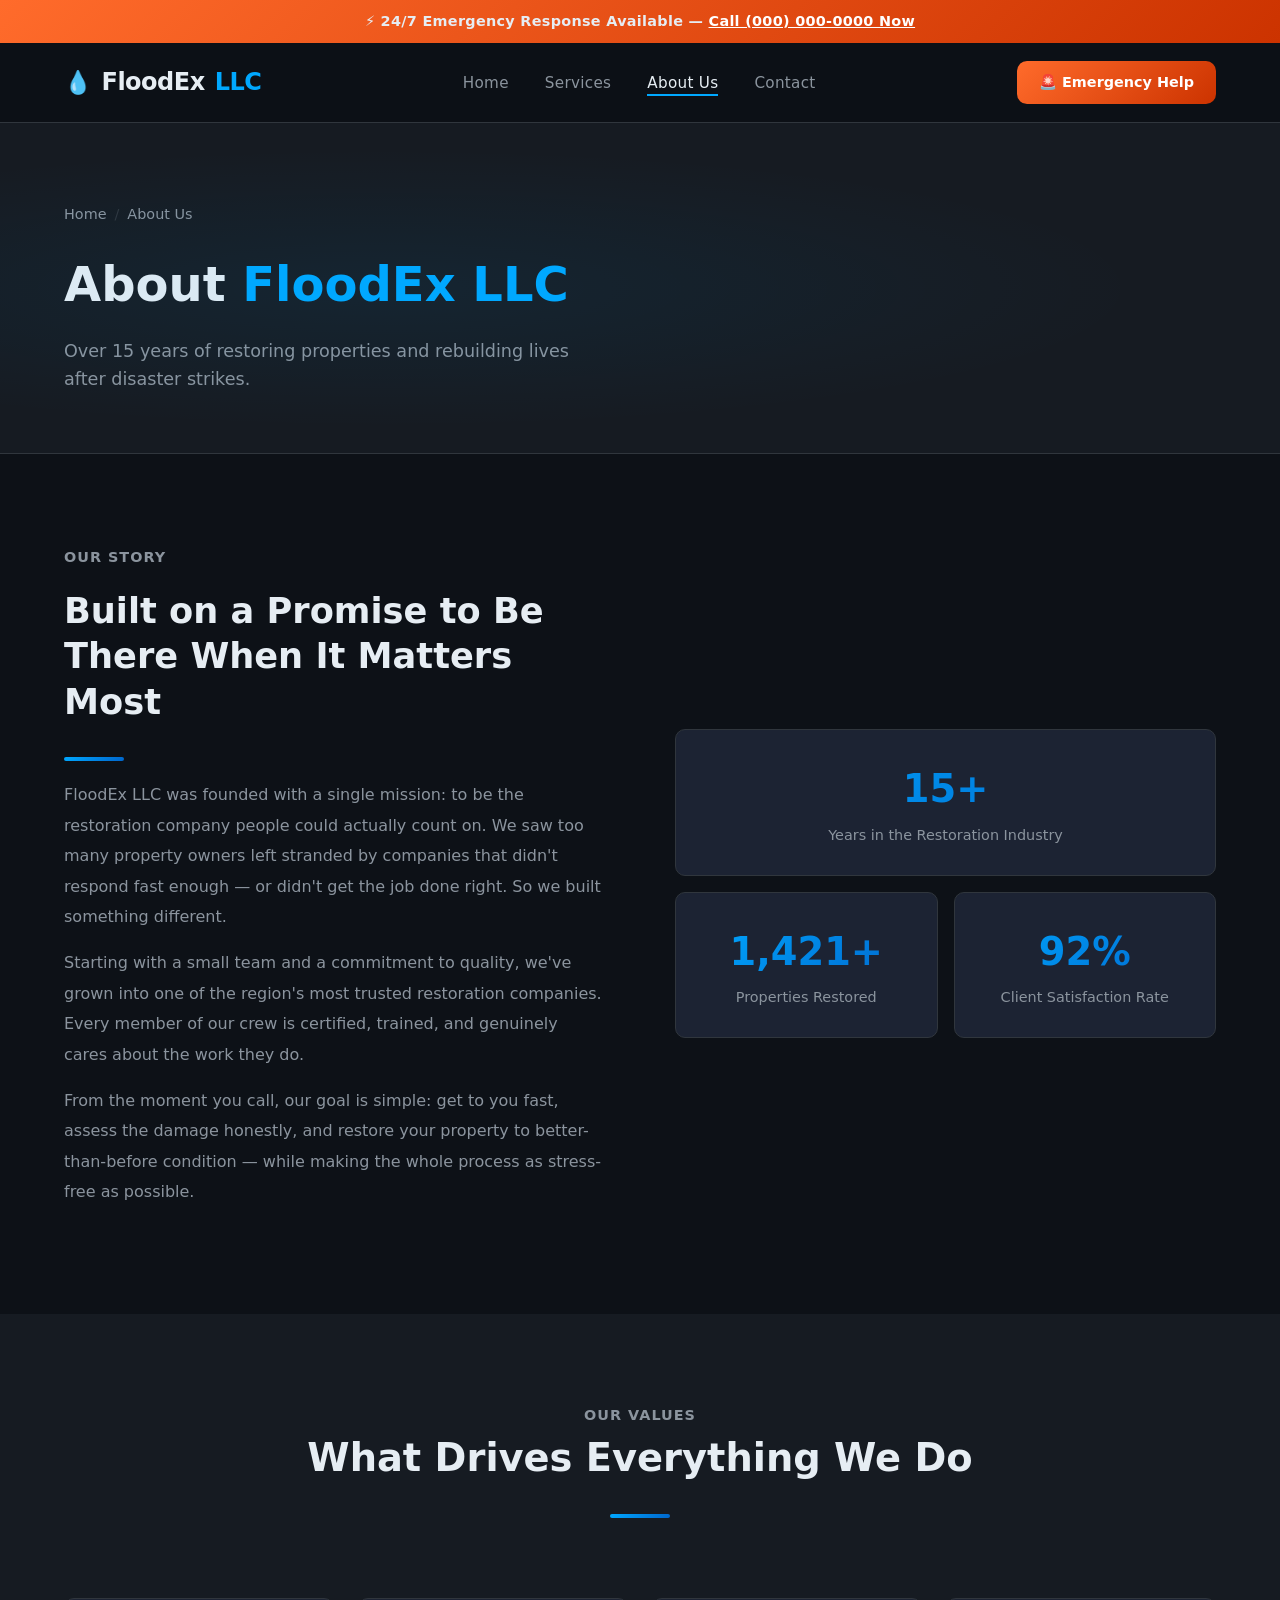
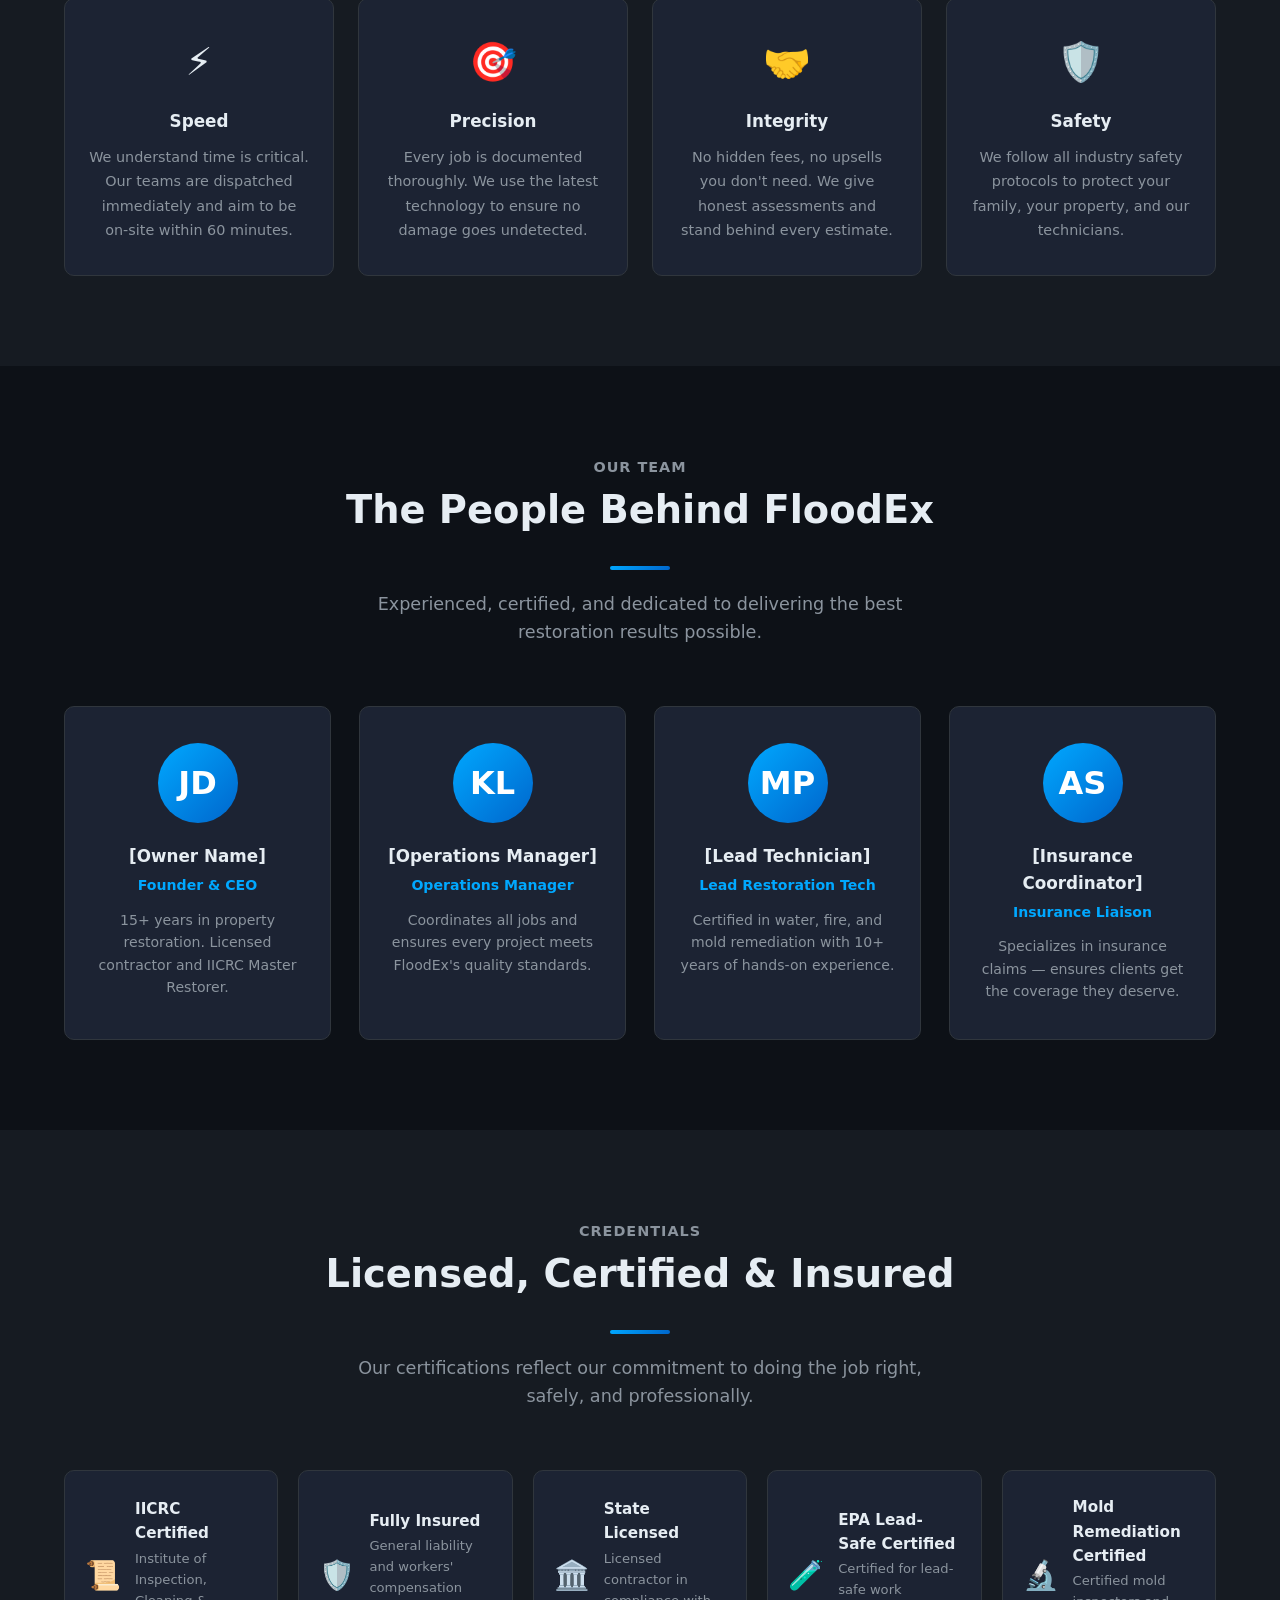
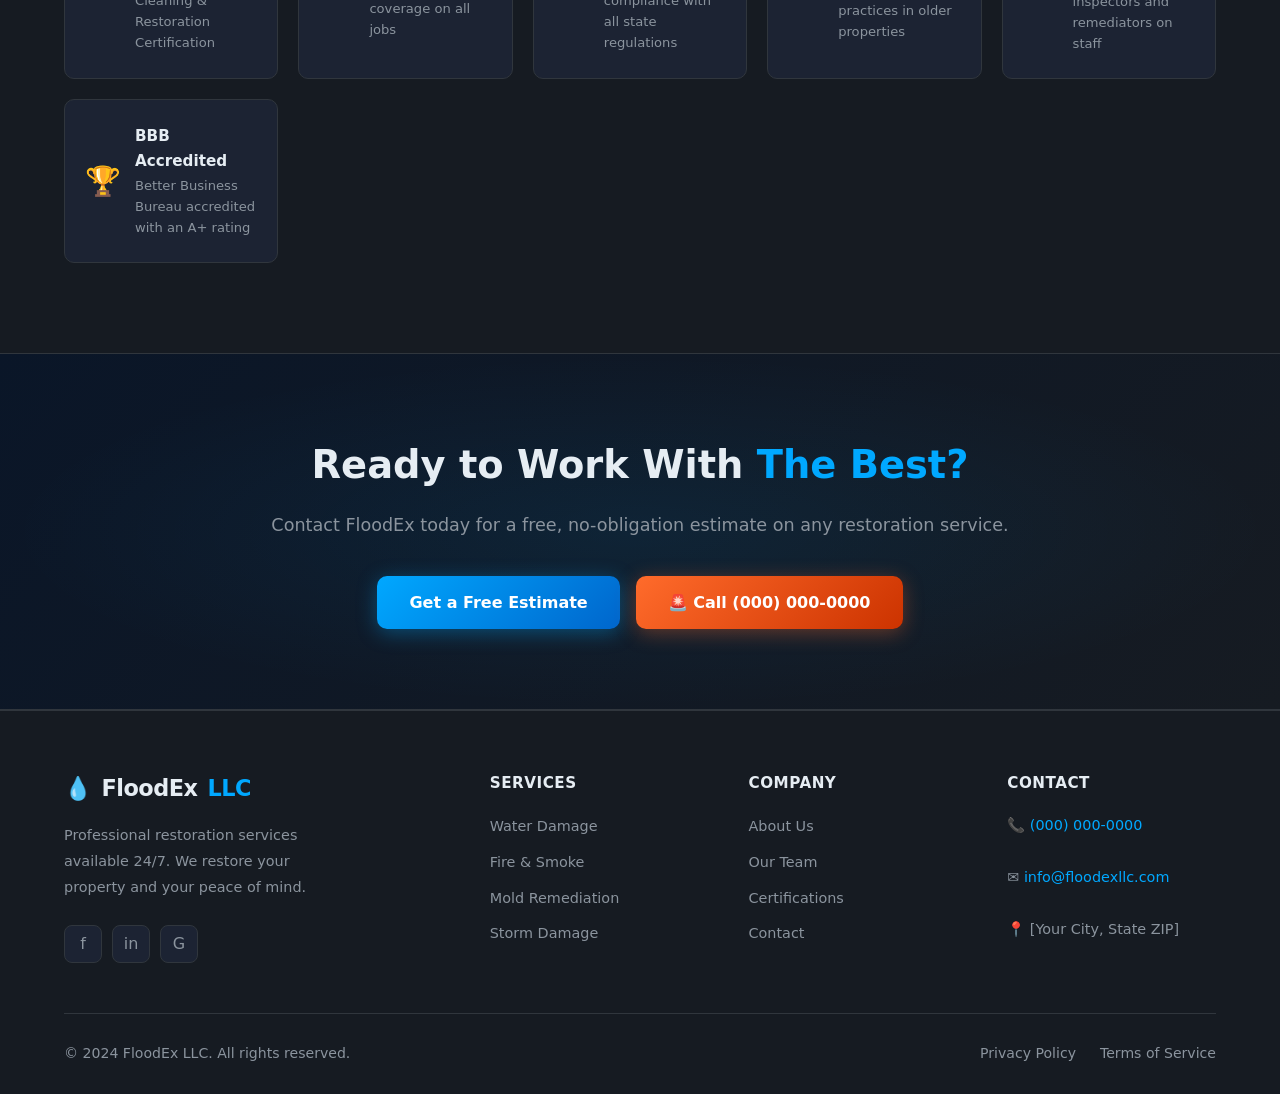
==== about.html @ 2c593926 "Add files via upload" ====
<!DOCTYPE html>
<html lang="en">
<head>
  <meta charset="UTF-8" />
  <meta name="viewport" content="width=device-width, initial-scale=1.0" />
  <meta name="description" content="Learn about FloodEx LLC — our story, mission, values, team, and certifications. Trusted restoration experts for 15+ years." />
  <title>About Us | FloodEx LLC</title>
  <link rel="stylesheet" href="css/styles.css" />
</head>
<body>

  <!-- Emergency Bar -->
  <div class="emergency-bar">
    ⚡ 24/7 Emergency Response Available &mdash;
    <a href="tel:+10000000000">Call (000) 000-0000 Now</a>
  </div>

  <!-- Navbar -->
  <nav class="navbar">
    <div class="nav-container">
      <a href="index.html" class="nav-logo">
        <span class="logo-drop">💧</span>
        FloodEx <span>LLC</span>
      </a>
      <ul class="nav-links">
        <li><a href="index.html">Home</a></li>
        <li><a href="services.html">Services</a></li>
        <li><a href="about.html" class="active">About Us</a></li>
        <li><a href="contact.html">Contact</a></li>
      </ul>
      <a href="tel:+10000000000" class="nav-cta">🚨 Emergency Help</a>
      <button class="hamburger" id="hamburger" aria-label="Toggle menu">
        <span></span><span></span><span></span>
      </button>
    </div>
  </nav>

  <!-- Page Hero -->
  <section class="page-hero">
    <div class="container">
      <div class="breadcrumb">
        <a href="index.html">Home</a>
        <span class="sep">/</span>
        <span>About Us</span>
      </div>
      <h1>About <span class="accent">FloodEx LLC</span></h1>
      <p>Over 15 years of restoring properties and rebuilding lives after disaster strikes.</p>
    </div>
  </section>

  <!-- Our Story -->
  <section class="section">
    <div class="container">
      <div class="about-intro-grid">
        <div class="about-intro-text reveal">
          <p class="accent" style="font-weight:600; text-transform:uppercase; letter-spacing:1px; font-size:.9rem;">Our Story</p>
          <h2>Built on a Promise to Be There When It Matters Most</h2>
          <div class="divider"></div>
          <p>
            FloodEx LLC was founded with a single mission: to be the restoration company
            people could actually count on. We saw too many property owners left stranded
            by companies that didn't respond fast enough — or didn't get the job done right.
            So we built something different.
          </p>
          <p>
            Starting with a small team and a commitment to quality, we've grown into one of
            the region's most trusted restoration companies. Every member of our crew is
            certified, trained, and genuinely cares about the work they do.
          </p>
          <p>
            From the moment you call, our goal is simple: get to you fast, assess the
            damage honestly, and restore your property to better-than-before condition —
            while making the whole process as stress-free as possible.
          </p>
        </div>
        <div class="about-visual reveal">
          <div class="about-stat-card">
            <h3><span data-count="15" data-suffix="+">0</span></h3>
            <p>Years in the Restoration Industry</p>
          </div>
          <div class="about-stat-card">
            <h3><span data-count="1500" data-suffix="+">0</span></h3>
            <p>Properties Restored</p>
          </div>
          <div class="about-stat-card">
            <h3><span data-count="98" data-suffix="%">0</span></h3>
            <p>Client Satisfaction Rate</p>
          </div>
        </div>
      </div>
    </div>
  </section>

  <!-- Mission & Values -->
  <section class="section section-alt">
    <div class="container">
      <div class="section-header reveal">
        <p class="accent" style="font-weight:600; text-transform:uppercase; letter-spacing:1px; font-size:.9rem;">Our Values</p>
        <h2>What Drives Everything We Do</h2>
        <div class="divider"></div>
      </div>
      <div class="values-grid">
        <div class="value-card reveal">
          <div class="value-icon">⚡</div>
          <h3>Speed</h3>
          <p>We understand time is critical. Our teams are dispatched immediately and aim to be on-site within 60 minutes.</p>
        </div>
        <div class="value-card reveal">
          <div class="value-icon">🎯</div>
          <h3>Precision</h3>
          <p>Every job is documented thoroughly. We use the latest technology to ensure no damage goes undetected.</p>
        </div>
        <div class="value-card reveal">
          <div class="value-icon">🤝</div>
          <h3>Integrity</h3>
          <p>No hidden fees, no upsells you don't need. We give honest assessments and stand behind every estimate.</p>
        </div>
        <div class="value-card reveal">
          <div class="value-icon">🛡️</div>
          <h3>Safety</h3>
          <p>We follow all industry safety protocols to protect your family, your property, and our technicians.</p>
        </div>
      </div>
    </div>
  </section>

  <!-- Team -->
  <section class="section" id="team">
    <div class="container">
      <div class="section-header reveal">
        <p class="accent" style="font-weight:600; text-transform:uppercase; letter-spacing:1px; font-size:.9rem;">Our Team</p>
        <h2>The People Behind FloodEx</h2>
        <div class="divider"></div>
        <p>Experienced, certified, and dedicated to delivering the best restoration results possible.</p>
      </div>
      <div class="team-grid">
        <div class="team-card reveal">
          <div class="team-avatar">JD</div>
          <h3>[Owner Name]</h3>
          <div class="role">Founder &amp; CEO</div>
          <p>15+ years in property restoration. Licensed contractor and IICRC Master Restorer.</p>
        </div>
        <div class="team-card reveal">
          <div class="team-avatar">KL</div>
          <h3>[Operations Manager]</h3>
          <div class="role">Operations Manager</div>
          <p>Coordinates all jobs and ensures every project meets FloodEx's quality standards.</p>
        </div>
        <div class="team-card reveal">
          <div class="team-avatar">MP</div>
          <h3>[Lead Technician]</h3>
          <div class="role">Lead Restoration Tech</div>
          <p>Certified in water, fire, and mold remediation with 10+ years of hands-on experience.</p>
        </div>
        <div class="team-card reveal">
          <div class="team-avatar">AS</div>
          <h3>[Insurance Coordinator]</h3>
          <div class="role">Insurance Liaison</div>
          <p>Specializes in insurance claims — ensures clients get the coverage they deserve.</p>
        </div>
      </div>
    </div>
  </section>

  <!-- Certifications -->
  <section class="section section-alt" id="certifications">
    <div class="container">
      <div class="section-header reveal">
        <p class="accent" style="font-weight:600; text-transform:uppercase; letter-spacing:1px; font-size:.9rem;">Credentials</p>
        <h2>Licensed, Certified &amp; Insured</h2>
        <div class="divider"></div>
        <p>Our certifications reflect our commitment to doing the job right, safely, and professionally.</p>
      </div>
      <div class="cert-grid">
        <div class="cert-badge reveal">
          <div class="cert-icon">📜</div>
          <div>
            <h4>IICRC Certified</h4>
            <p>Institute of Inspection, Cleaning &amp; Restoration Certification</p>
          </div>
        </div>
        <div class="cert-badge reveal">
          <div class="cert-icon">🛡️</div>
          <div>
            <h4>Fully Insured</h4>
            <p>General liability and workers' compensation coverage on all jobs</p>
          </div>
        </div>
        <div class="cert-badge reveal">
          <div class="cert-icon">🏛️</div>
          <div>
            <h4>State Licensed</h4>
            <p>Licensed contractor in compliance with all state regulations</p>
          </div>
        </div>
        <div class="cert-badge reveal">
          <div class="cert-icon">🧪</div>
          <div>
            <h4>EPA Lead-Safe Certified</h4>
            <p>Certified for lead-safe work practices in older properties</p>
          </div>
        </div>
        <div class="cert-badge reveal">
          <div class="cert-icon">🔬</div>
          <div>
            <h4>Mold Remediation Certified</h4>
            <p>Certified mold inspectors and remediators on staff</p>
          </div>
        </div>
        <div class="cert-badge reveal">
          <div class="cert-icon">🏆</div>
          <div>
            <h4>BBB Accredited</h4>
            <p>Better Business Bureau accredited with an A+ rating</p>
          </div>
        </div>
      </div>
    </div>
  </section>

  <!-- CTA Banner -->
  <section class="cta-banner">
    <h2>Ready to Work With <span class="accent">The Best?</span></h2>
    <p>Contact FloodEx today for a free, no-obligation estimate on any restoration service.</p>
    <div class="cta-actions">
      <a href="contact.html" class="btn btn-primary">Get a Free Estimate</a>
      <a href="tel:+10000000000" class="btn btn-orange">🚨 Call (000) 000-0000</a>
    </div>
  </section>

  <!-- Footer -->
  <footer class="footer">
    <div class="container">
      <div class="footer-grid">
        <div class="footer-brand">
          <a href="index.html" class="nav-logo">
            <span class="logo-drop">💧</span>
            FloodEx <span>LLC</span>
          </a>
          <p>Professional restoration services available 24/7. We restore your property and your peace of mind.</p>
          <div class="footer-socials">
            <a href="#" class="social-btn" aria-label="Facebook">f</a>
            <a href="#" class="social-btn" aria-label="Instagram">in</a>
            <a href="#" class="social-btn" aria-label="Google">G</a>
          </div>
        </div>
        <div class="footer-col">
          <h4>Services</h4>
          <ul>
            <li><a href="services.html#water">Water Damage</a></li>
            <li><a href="services.html#fire">Fire &amp; Smoke</a></li>
            <li><a href="services.html#mold">Mold Remediation</a></li>
            <li><a href="services.html#storm">Storm Damage</a></li>
          </ul>
        </div>
        <div class="footer-col">
          <h4>Company</h4>
          <ul>
            <li><a href="about.html">About Us</a></li>
            <li><a href="#team">Our Team</a></li>
            <li><a href="#certifications">Certifications</a></li>
            <li><a href="contact.html">Contact</a></li>
          </ul>
        </div>
        <div class="footer-col">
          <h4>Contact</h4>
          <p>
            📞 <a href="tel:+10000000000">(000) 000-0000</a><br /><br />
            ✉️ <a href="mailto:info@floodexllc.com">info@floodexllc.com</a><br /><br />
            📍 [Your City, State ZIP]
          </p>
        </div>
      </div>
      <div class="footer-bottom">
        <p>&copy; 2024 FloodEx LLC. All rights reserved.</p>
        <div class="footer-bottom-links">
          <a href="#">Privacy Policy</a>
          <a href="#">Terms of Service</a>
        </div>
      </div>
    </div>
  </footer>

  <script src="js/main.js"></script>
</body>
</html>
---- css/styles.css ----
/* =============================================
   FloodEx LLC - Main Stylesheet
   Dark & Bold Theme
   ============================================= */

:root {
  --bg-primary:    #0d1117;
  --bg-secondary:  #161b22;
  --bg-card:       #1c2333;
  --accent-blue:   #00a8ff;
  --accent-orange: #ff6b2b;
  --text-primary:  #e6edf3;
  --text-muted:    #8b949e;
  --border:        #30363d;
  --success:       #3fb950;
  --gradient:      linear-gradient(135deg, #00a8ff 0%, #0066cc 100%);
  --gradient-hot:  linear-gradient(135deg, #ff6b2b 0%, #cc3300 100%);
  --shadow:        0 8px 32px rgba(0, 0, 0, 0.5);
  --radius:        10px;
  --transition:    0.3s ease;
}

/* ── Reset & Base ── */
*, *::before, *::after { box-sizing: border-box; margin: 0; padding: 0; }

html { scroll-behavior: smooth; font-size: 16px; }

body {
  background-color: var(--bg-primary);
  color: var(--text-primary);
  font-family: 'Segoe UI', system-ui, -apple-system, sans-serif;
  line-height: 1.6;
}

a { color: var(--accent-blue); text-decoration: none; transition: color var(--transition); }
a:hover { color: #33bcff; }

img { max-width: 100%; height: auto; display: block; }

ul { list-style: none; }

.container { max-width: 1200px; margin: 0 auto; padding: 0 24px; }

.section { padding: 90px 0; }
.section-alt { background-color: var(--bg-secondary); }

.section-header { text-align: center; margin-bottom: 60px; }
.section-header h2 { font-size: 2.4rem; font-weight: 700; margin-bottom: 14px; }
.section-header p { color: var(--text-muted); font-size: 1.1rem; max-width: 600px; margin: 0 auto; }

.accent { color: var(--accent-blue); }
.accent-orange { color: var(--accent-orange); }

.divider {
  display: inline-block;
  width: 60px; height: 4px;
  background: var(--gradient);
  border-radius: 2px;
  margin: 12px 0;
}

/* ── Buttons ── */
.btn {
  display: inline-block;
  padding: 14px 32px;
  border-radius: var(--radius);
  font-size: 1rem;
  font-weight: 600;
  cursor: pointer;
  transition: all var(--transition);
  border: none;
  text-align: center;
}

.btn-primary {
  background: var(--gradient);
  color: #fff;
  box-shadow: 0 4px 20px rgba(0, 168, 255, 0.35);
}
.btn-primary:hover {
  transform: translateY(-2px);
  box-shadow: 0 8px 28px rgba(0, 168, 255, 0.5);
  color: #fff;
}

.btn-orange {
  background: var(--gradient-hot);
  color: #fff;
  box-shadow: 0 4px 20px rgba(255, 107, 43, 0.35);
}
.btn-orange:hover {
  transform: translateY(-2px);
  box-shadow: 0 8px 28px rgba(255, 107, 43, 0.5);
  color: #fff;
}

.btn-outline {
  background: transparent;
  color: var(--text-primary);
  border: 2px solid var(--border);
}
.btn-outline:hover {
  border-color: var(--accent-blue);
  color: var(--accent-blue);
}

/* ── Navbar ── */
.navbar {
  position: sticky;
  top: 0;
  z-index: 1000;
  background: rgba(13, 17, 23, 0.95);
  backdrop-filter: blur(12px);
  border-bottom: 1px solid var(--border);
}

.nav-container {
  display: flex;
  align-items: center;
  justify-content: space-between;
  padding: 18px 24px;
  max-width: 1200px;
  margin: 0 auto;
}

.nav-logo {
  display: flex;
  align-items: center;
  gap: 10px;
  font-size: 1.5rem;
  font-weight: 800;
  color: var(--text-primary);
  letter-spacing: -0.5px;
}
.nav-logo:hover { color: var(--text-primary); }
.nav-logo span { color: var(--accent-blue); }
.logo-drop { font-size: 1.4rem; }

.nav-links {
  display: flex;
  gap: 36px;
}
.nav-links a {
  color: var(--text-muted);
  font-weight: 500;
  font-size: 0.95rem;
  letter-spacing: 0.3px;
  transition: color var(--transition);
  position: relative;
}
.nav-links a::after {
  content: '';
  position: absolute;
  bottom: -4px; left: 0;
  width: 0; height: 2px;
  background: var(--accent-blue);
  transition: width var(--transition);
}
.nav-links a:hover, .nav-links a.active { color: var(--text-primary); }
.nav-links a:hover::after, .nav-links a.active::after { width: 100%; }

.nav-cta {
  background: var(--gradient-hot);
  color: #fff;
  padding: 10px 22px;
  border-radius: var(--radius);
  font-weight: 600;
  font-size: 0.9rem;
  transition: all var(--transition);
}
.nav-cta:hover {
  transform: translateY(-1px);
  box-shadow: 0 6px 20px rgba(255, 107, 43, 0.4);
  color: #fff;
}

.hamburger {
  display: none;
  flex-direction: column;
  gap: 5px;
  background: none;
  border: none;
  cursor: pointer;
  padding: 4px;
}
.hamburger span {
  display: block;
  width: 26px; height: 2px;
  background: var(--text-primary);
  border-radius: 2px;
  transition: all var(--transition);
}
.hamburger.open span:nth-child(1) { transform: translateY(7px) rotate(45deg); }
.hamburger.open span:nth-child(2) { opacity: 0; }
.hamburger.open span:nth-child(3) { transform: translateY(-7px) rotate(-45deg); }

/* ── Emergency Bar ── */
.emergency-bar {
  background: var(--gradient-hot);
  text-align: center;
  padding: 10px 24px;
  font-size: 0.9rem;
  font-weight: 600;
  letter-spacing: 0.3px;
}
.emergency-bar a { color: #fff; text-decoration: underline; }
.emergency-bar a:hover { color: #ffe8de; }

/* ── Hero ── */
.hero {
  position: relative;
  min-height: 92vh;
  display: flex;
  align-items: center;
  overflow: hidden;
  background: var(--bg-primary);
}

.hero-bg {
  position: absolute;
  inset: 0;
  background:
    radial-gradient(ellipse at 20% 50%, rgba(0, 168, 255, 0.12) 0%, transparent 60%),
    radial-gradient(ellipse at 80% 20%, rgba(255, 107, 43, 0.08) 0%, transparent 50%),
    radial-gradient(ellipse at 60% 80%, rgba(0, 102, 204, 0.10) 0%, transparent 50%);
  pointer-events: none;
}

.hero-grid {
  position: absolute;
  inset: 0;
  background-image:
    linear-gradient(var(--border) 1px, transparent 1px),
    linear-gradient(90deg, var(--border) 1px, transparent 1px);
  background-size: 50px 50px;
  opacity: 0.3;
  pointer-events: none;
}

.hero-content {
  position: relative;
  z-index: 2;
  max-width: 780px;
}

.hero-badge {
  display: inline-flex;
  align-items: center;
  gap: 8px;
  background: rgba(0, 168, 255, 0.1);
  border: 1px solid rgba(0, 168, 255, 0.3);
  color: var(--accent-blue);
  padding: 6px 16px;
  border-radius: 50px;
  font-size: 0.85rem;
  font-weight: 600;
  letter-spacing: 0.5px;
  margin-bottom: 28px;
  text-transform: uppercase;
}

.hero h1 {
  font-size: clamp(2.4rem, 5vw, 4rem);
  font-weight: 800;
  line-height: 1.15;
  margin-bottom: 24px;
  letter-spacing: -1px;
}

.hero p {
  font-size: 1.2rem;
  color: var(--text-muted);
  max-width: 600px;
  margin-bottom: 40px;
  line-height: 1.8;
}

.hero-actions { display: flex; gap: 16px; flex-wrap: wrap; }

.hero-trust {
  margin-top: 64px;
  display: flex;
  gap: 40px;
  flex-wrap: wrap;
}
.trust-item { display: flex; flex-direction: column; }
.trust-item strong { font-size: 1.8rem; font-weight: 800; color: var(--accent-blue); }
.trust-item span { font-size: 0.85rem; color: var(--text-muted); }

/* ── Stats ── */
.stats-section {
  background: var(--bg-card);
  border-top: 1px solid var(--border);
  border-bottom: 1px solid var(--border);
  padding: 50px 0;
}
.stats-grid {
  display: grid;
  grid-template-columns: repeat(auto-fit, minmax(180px, 1fr));
  gap: 40px;
  text-align: center;
}
.stat-item h3 {
  font-size: 2.6rem;
  font-weight: 800;
  background: var(--gradient);
  -webkit-background-clip: text;
  -webkit-text-fill-color: transparent;
  background-clip: text;
}
.stat-item p { color: var(--text-muted); font-size: 0.95rem; margin-top: 4px; }

/* ── Service Cards ── */
.services-grid {
  display: grid;
  grid-template-columns: repeat(auto-fit, minmax(260px, 1fr));
  gap: 28px;
}

.service-card {
  background: var(--bg-card);
  border: 1px solid var(--border);
  border-radius: var(--radius);
  padding: 36px 28px;
  transition: all var(--transition);
  position: relative;
  overflow: hidden;
}
.service-card::before {
  content: '';
  position: absolute;
  top: 0; left: 0; right: 0;
  height: 3px;
  background: var(--gradient);
  opacity: 0;
  transition: opacity var(--transition);
}
.service-card:hover {
  transform: translateY(-6px);
  border-color: rgba(0, 168, 255, 0.3);
  box-shadow: 0 20px 40px rgba(0, 0, 0, 0.4);
}
.service-card:hover::before { opacity: 1; }

.service-icon {
  width: 60px; height: 60px;
  background: rgba(0, 168, 255, 0.1);
  border-radius: 14px;
  display: flex;
  align-items: center;
  justify-content: center;
  font-size: 1.8rem;
  margin-bottom: 22px;
  transition: all var(--transition);
}
.service-card:hover .service-icon {
  background: rgba(0, 168, 255, 0.2);
  transform: scale(1.1);
}

.service-card h3 { font-size: 1.2rem; font-weight: 700; margin-bottom: 12px; }
.service-card p { color: var(--text-muted); font-size: 0.95rem; line-height: 1.7; }

.service-card .card-link {
  display: inline-flex;
  align-items: center;
  gap: 6px;
  color: var(--accent-blue);
  font-weight: 600;
  font-size: 0.9rem;
  margin-top: 20px;
  transition: gap var(--transition);
}
.service-card:hover .card-link { gap: 10px; }

/* ── Why Choose Us ── */
.why-grid {
  display: grid;
  grid-template-columns: 1fr 1fr;
  gap: 60px;
  align-items: center;
}
.why-text h2 { font-size: 2.2rem; font-weight: 700; line-height: 1.3; margin-bottom: 20px; }
.why-text p { color: var(--text-muted); margin-bottom: 36px; line-height: 1.8; }

.why-list { display: flex; flex-direction: column; gap: 18px; }
.why-item {
  display: flex;
  gap: 16px;
  align-items: flex-start;
}
.why-check {
  width: 36px; height: 36px;
  background: rgba(63, 185, 80, 0.15);
  border-radius: 8px;
  display: flex;
  align-items: center;
  justify-content: center;
  flex-shrink: 0;
  font-size: 1rem;
  color: var(--success);
}
.why-item h4 { font-size: 1rem; font-weight: 600; margin-bottom: 4px; }
.why-item p { color: var(--text-muted); font-size: 0.9rem; }

.why-visual {
  display: grid;
  grid-template-columns: 1fr 1fr;
  gap: 16px;
}
.why-card {
  background: var(--bg-card);
  border: 1px solid var(--border);
  border-radius: var(--radius);
  padding: 28px 20px;
  text-align: center;
}
.why-card-icon { font-size: 2rem; margin-bottom: 12px; }
.why-card h4 { font-size: 1rem; font-weight: 700; margin-bottom: 6px; }
.why-card p { color: var(--text-muted); font-size: 0.85rem; }

/* ── Testimonials ── */
.testimonials-grid {
  display: grid;
  grid-template-columns: repeat(auto-fit, minmax(300px, 1fr));
  gap: 28px;
}
.testimonial-card {
  background: var(--bg-card);
  border: 1px solid var(--border);
  border-radius: var(--radius);
  padding: 32px;
}
.stars { color: #f0b429; font-size: 1rem; margin-bottom: 16px; letter-spacing: 2px; }
.testimonial-card p {
  color: var(--text-muted);
  font-size: 0.95rem;
  line-height: 1.8;
  margin-bottom: 24px;
  font-style: italic;
}
.testimonial-author { display: flex; align-items: center; gap: 14px; }
.author-avatar {
  width: 44px; height: 44px;
  border-radius: 50%;
  background: var(--gradient);
  display: flex;
  align-items: center;
  justify-content: center;
  font-weight: 700;
  font-size: 1rem;
  color: #fff;
  flex-shrink: 0;
}
.author-name { font-weight: 600; font-size: 0.95rem; }
.author-location { color: var(--text-muted); font-size: 0.82rem; }

/* ── CTA Banner ── */
.cta-banner {
  background: linear-gradient(135deg, #0a1628 0%, #161b22 100%);
  border-top: 1px solid var(--border);
  border-bottom: 1px solid var(--border);
  text-align: center;
  padding: 80px 24px;
  position: relative;
  overflow: hidden;
}
.cta-banner::before {
  content: '';
  position: absolute;
  inset: 0;
  background: radial-gradient(ellipse at center, rgba(0, 168, 255, 0.08), transparent 70%);
  pointer-events: none;
}
.cta-banner h2 { font-size: 2.4rem; font-weight: 800; margin-bottom: 16px; position: relative; }
.cta-banner p { color: var(--text-muted); font-size: 1.1rem; margin-bottom: 36px; position: relative; }
.cta-actions { display: flex; gap: 16px; justify-content: center; flex-wrap: wrap; position: relative; }

/* ── Page Hero ── */
.page-hero {
  background: var(--bg-secondary);
  border-bottom: 1px solid var(--border);
  padding: 80px 0 60px;
  position: relative;
  overflow: hidden;
}
.page-hero::before {
  content: '';
  position: absolute;
  inset: 0;
  background: radial-gradient(ellipse at 30% 50%, rgba(0, 168, 255, 0.07), transparent 60%);
  pointer-events: none;
}
.page-hero h1 { font-size: 3rem; font-weight: 800; margin-bottom: 14px; }
.page-hero p { color: var(--text-muted); font-size: 1.1rem; max-width: 550px; }
.breadcrumb {
  display: flex;
  gap: 8px;
  align-items: center;
  color: var(--text-muted);
  font-size: 0.9rem;
  margin-bottom: 20px;
}
.breadcrumb a { color: var(--text-muted); }
.breadcrumb a:hover { color: var(--accent-blue); }
.breadcrumb .sep { color: var(--border); }

/* ── Services Page ── */
.service-full-card {
  background: var(--bg-card);
  border: 1px solid var(--border);
  border-radius: var(--radius);
  overflow: hidden;
  transition: all var(--transition);
}
.service-full-card:hover {
  border-color: rgba(0, 168, 255, 0.3);
  box-shadow: 0 12px 40px rgba(0, 0, 0, 0.4);
}
.service-full-header {
  background: linear-gradient(135deg, #161b22, #1c2333);
  padding: 40px 36px;
  border-bottom: 1px solid var(--border);
  display: flex;
  align-items: center;
  gap: 20px;
}
.service-full-icon {
  width: 70px; height: 70px;
  background: rgba(0, 168, 255, 0.12);
  border-radius: 16px;
  display: flex;
  align-items: center;
  justify-content: center;
  font-size: 2rem;
  flex-shrink: 0;
}
.service-full-header h2 { font-size: 1.6rem; font-weight: 700; margin-bottom: 6px; }
.service-full-header p { color: var(--text-muted); font-size: 0.95rem; }
.service-full-body { padding: 36px; }
.service-full-body h3 { font-size: 1.1rem; font-weight: 700; margin-bottom: 16px; color: var(--accent-blue); }
.service-features { display: grid; grid-template-columns: 1fr 1fr; gap: 12px; }
.feature-item {
  display: flex;
  align-items: center;
  gap: 10px;
  color: var(--text-muted);
  font-size: 0.9rem;
}
.feature-dot {
  width: 8px; height: 8px;
  background: var(--accent-blue);
  border-radius: 50%;
  flex-shrink: 0;
}
.services-page-grid { display: flex; flex-direction: column; gap: 32px; }

/* ── Process ── */
.process-grid {
  display: grid;
  grid-template-columns: repeat(auto-fit, minmax(200px, 1fr));
  gap: 0;
  position: relative;
}
.process-grid::before {
  content: '';
  position: absolute;
  top: 36px; left: 0; right: 0;
  height: 2px;
  background: var(--border);
  z-index: 0;
}
.process-step {
  text-align: center;
  padding: 0 20px;
  position: relative;
  z-index: 1;
}
.process-num {
  width: 72px; height: 72px;
  border-radius: 50%;
  background: var(--bg-card);
  border: 2px solid var(--accent-blue);
  display: flex;
  align-items: center;
  justify-content: center;
  font-size: 1.4rem;
  font-weight: 800;
  color: var(--accent-blue);
  margin: 0 auto 20px;
  position: relative;
  z-index: 1;
}
.process-step h3 { font-size: 1.05rem; font-weight: 700; margin-bottom: 8px; }
.process-step p { color: var(--text-muted); font-size: 0.88rem; line-height: 1.6; }

/* ── About Page ── */
.about-intro-grid {
  display: grid;
  grid-template-columns: 1fr 1fr;
  gap: 70px;
  align-items: center;
}
.about-intro-text h2 { font-size: 2.2rem; font-weight: 700; line-height: 1.3; margin-bottom: 20px; }
.about-intro-text p { color: var(--text-muted); line-height: 1.9; margin-bottom: 16px; }

.about-visual {
  display: grid;
  grid-template-columns: 1fr 1fr;
  gap: 16px;
}
.about-stat-card {
  background: var(--bg-card);
  border: 1px solid var(--border);
  border-radius: var(--radius);
  padding: 28px 20px;
  text-align: center;
}
.about-stat-card:first-child { grid-column: span 2; }
.about-stat-card h3 {
  font-size: 2.4rem;
  font-weight: 800;
  background: var(--gradient);
  -webkit-background-clip: text;
  -webkit-text-fill-color: transparent;
  background-clip: text;
}
.about-stat-card p { color: var(--text-muted); font-size: 0.9rem; margin-top: 4px; }

.values-grid { display: grid; grid-template-columns: repeat(auto-fit, minmax(220px, 1fr)); gap: 24px; }
.value-card {
  background: var(--bg-card);
  border: 1px solid var(--border);
  border-radius: var(--radius);
  padding: 32px 24px;
  text-align: center;
  transition: all var(--transition);
}
.value-card:hover {
  transform: translateY(-4px);
  border-color: rgba(0, 168, 255, 0.3);
}
.value-icon { font-size: 2.4rem; margin-bottom: 16px; }
.value-card h3 { font-size: 1.05rem; font-weight: 700; margin-bottom: 10px; }
.value-card p { color: var(--text-muted); font-size: 0.9rem; line-height: 1.7; }

.team-grid { display: grid; grid-template-columns: repeat(auto-fit, minmax(220px, 1fr)); gap: 28px; }
.team-card {
  background: var(--bg-card);
  border: 1px solid var(--border);
  border-radius: var(--radius);
  padding: 36px 24px;
  text-align: center;
  transition: all var(--transition);
}
.team-card:hover { transform: translateY(-4px); border-color: rgba(0, 168, 255, 0.3); }
.team-avatar {
  width: 80px; height: 80px;
  border-radius: 50%;
  background: var(--gradient);
  display: flex;
  align-items: center;
  justify-content: center;
  font-size: 2rem;
  font-weight: 700;
  color: #fff;
  margin: 0 auto 20px;
}
.team-card h3 { font-size: 1.05rem; font-weight: 700; margin-bottom: 4px; }
.team-card .role { color: var(--accent-blue); font-size: 0.88rem; font-weight: 600; margin-bottom: 12px; }
.team-card p { color: var(--text-muted); font-size: 0.88rem; line-height: 1.6; }

/* ── Certifications ── */
.cert-grid { display: grid; grid-template-columns: repeat(auto-fit, minmax(200px, 1fr)); gap: 20px; }
.cert-badge {
  background: var(--bg-card);
  border: 1px solid var(--border);
  border-radius: var(--radius);
  padding: 24px 20px;
  display: flex;
  align-items: center;
  gap: 14px;
}
.cert-icon { font-size: 1.8rem; flex-shrink: 0; }
.cert-badge h4 { font-size: 0.95rem; font-weight: 700; margin-bottom: 2px; }
.cert-badge p { color: var(--text-muted); font-size: 0.82rem; }

/* ── Contact Page ── */
.contact-grid {
  display: grid;
  grid-template-columns: 1fr 1.6fr;
  gap: 50px;
  align-items: flex-start;
}
.contact-info h2 { font-size: 1.8rem; font-weight: 700; margin-bottom: 12px; }
.contact-info > p { color: var(--text-muted); line-height: 1.8; margin-bottom: 36px; }
.contact-list { display: flex; flex-direction: column; gap: 22px; }
.contact-item {
  display: flex;
  align-items: flex-start;
  gap: 16px;
}
.contact-item-icon {
  width: 46px; height: 46px;
  background: rgba(0, 168, 255, 0.1);
  border-radius: 10px;
  display: flex;
  align-items: center;
  justify-content: center;
  font-size: 1.2rem;
  flex-shrink: 0;
}
.contact-item h4 { font-size: 0.9rem; color: var(--text-muted); font-weight: 500; margin-bottom: 2px; }
.contact-item p, .contact-item a { font-size: 1rem; font-weight: 600; color: var(--text-primary); }
.contact-item a:hover { color: var(--accent-blue); }

.emergency-card {
  background: linear-gradient(135deg, rgba(255, 107, 43, 0.1), rgba(204, 51, 0, 0.1));
  border: 1px solid rgba(255, 107, 43, 0.3);
  border-radius: var(--radius);
  padding: 24px;
  margin-top: 36px;
}
.emergency-card h3 { color: var(--accent-orange); font-size: 1rem; font-weight: 700; margin-bottom: 6px; }
.emergency-card p { color: var(--text-muted); font-size: 0.9rem; }
.emergency-card a { color: var(--accent-orange); font-weight: 700; font-size: 1.2rem; }

.contact-form-wrapper {
  background: var(--bg-card);
  border: 1px solid var(--border);
  border-radius: var(--radius);
  padding: 40px;
}
.contact-form-wrapper h2 { font-size: 1.6rem; font-weight: 700; margin-bottom: 8px; }
.contact-form-wrapper > p { color: var(--text-muted); font-size: 0.95rem; margin-bottom: 32px; }

.form-row { display: grid; grid-template-columns: 1fr 1fr; gap: 20px; }
.form-group { margin-bottom: 22px; }
.form-group.full { grid-column: span 2; }
.form-group label {
  display: block;
  font-size: 0.88rem;
  font-weight: 600;
  color: var(--text-muted);
  text-transform: uppercase;
  letter-spacing: 0.5px;
  margin-bottom: 8px;
}
.form-group input,
.form-group select,
.form-group textarea {
  width: 100%;
  background: var(--bg-secondary);
  border: 1px solid var(--border);
  border-radius: 8px;
  color: var(--text-primary);
  font-size: 0.95rem;
  padding: 12px 16px;
  outline: none;
  transition: border-color var(--transition);
  font-family: inherit;
}
.form-group input:focus,
.form-group select:focus,
.form-group textarea:focus {
  border-color: var(--accent-blue);
  box-shadow: 0 0 0 3px rgba(0, 168, 255, 0.1);
}
.form-group select option { background: var(--bg-card); }
.form-group textarea { resize: vertical; min-height: 130px; }
.form-submit { width: 100%; padding: 16px; font-size: 1.05rem; }
.form-note { color: var(--text-muted); font-size: 0.82rem; margin-top: 12px; text-align: center; }

.form-success {
  display: none;
  text-align: center;
  padding: 30px;
}
.form-success h3 { font-size: 1.4rem; font-weight: 700; color: var(--success); margin-bottom: 10px; }
.form-success p { color: var(--text-muted); }

/* ── Footer ── */
.footer {
  background: var(--bg-secondary);
  border-top: 1px solid var(--border);
  padding: 60px 0 30px;
}
.footer-grid {
  display: grid;
  grid-template-columns: 1.8fr 1fr 1fr 1fr;
  gap: 50px;
  margin-bottom: 50px;
}
.footer-brand .nav-logo { font-size: 1.4rem; margin-bottom: 16px; }
.footer-brand p { color: var(--text-muted); font-size: 0.9rem; line-height: 1.8; max-width: 280px; margin-bottom: 24px; }
.footer-socials { display: flex; gap: 10px; }
.social-btn {
  width: 38px; height: 38px;
  background: var(--bg-card);
  border: 1px solid var(--border);
  border-radius: 8px;
  display: flex;
  align-items: center;
  justify-content: center;
  font-size: 1rem;
  transition: all var(--transition);
  color: var(--text-muted);
}
.social-btn:hover { border-color: var(--accent-blue); color: var(--accent-blue); }

.footer-col h4 { font-size: 0.95rem; font-weight: 700; margin-bottom: 18px; text-transform: uppercase; letter-spacing: 0.5px; color: var(--text-primary); }
.footer-col ul li { margin-bottom: 10px; }
.footer-col ul a { color: var(--text-muted); font-size: 0.9rem; transition: color var(--transition); }
.footer-col ul a:hover { color: var(--text-primary); }
.footer-col p { color: var(--text-muted); font-size: 0.9rem; line-height: 1.8; }

.footer-bottom {
  border-top: 1px solid var(--border);
  padding-top: 28px;
  display: flex;
  justify-content: space-between;
  align-items: center;
  flex-wrap: wrap;
  gap: 12px;
}
.footer-bottom p { color: var(--text-muted); font-size: 0.88rem; }
.footer-bottom-links { display: flex; gap: 24px; }
.footer-bottom-links a { color: var(--text-muted); font-size: 0.88rem; }
.footer-bottom-links a:hover { color: var(--text-primary); }

/* ── Utilities ── */
.text-center { text-align: center; }
.mt-8 { margin-top: 8px; }
.mt-16 { margin-top: 16px; }
.mt-32 { margin-top: 32px; }

/* ── Animations ── */
@keyframes fadeUp {
  from { opacity: 0; transform: translateY(30px); }
  to   { opacity: 1; transform: translateY(0); }
}
.fade-up { animation: fadeUp 0.6s ease forwards; }
.fade-up-delay-1 { animation-delay: 0.1s; opacity: 0; animation-fill-mode: forwards; }
.fade-up-delay-2 { animation-delay: 0.2s; opacity: 0; animation-fill-mode: forwards; }
.fade-up-delay-3 { animation-delay: 0.3s; opacity: 0; animation-fill-mode: forwards; }

/* ── Responsive ── */
@media (max-width: 1024px) {
  .why-grid, .about-intro-grid { grid-template-columns: 1fr; gap: 40px; }
  .why-visual { order: -1; }
  .footer-grid { grid-template-columns: 1fr 1fr; gap: 36px; }
  .footer-brand { grid-column: span 2; }
}

@media (max-width: 768px) {
  .section { padding: 60px 0; }
  .section-header h2 { font-size: 1.8rem; }

  .nav-links, .nav-cta { display: none; }
  .hamburger { display: flex; }

  .nav-links.open {
    display: flex;
    flex-direction: column;
    position: absolute;
    top: 100%; left: 0; right: 0;
    background: var(--bg-secondary);
    border-bottom: 1px solid var(--border);
    padding: 20px 24px;
    gap: 16px;
  }
  .nav-links.open a { font-size: 1rem; }
  .nav-container { position: relative; flex-wrap: wrap; }

  .hero h1 { font-size: 2.2rem; }
  .hero-trust { gap: 24px; }

  .contact-grid { grid-template-columns: 1fr; }
  .form-row { grid-template-columns: 1fr; }
  .form-group.full { grid-column: span 1; }

  .service-features { grid-template-columns: 1fr; }
  .service-full-header { flex-direction: column; align-items: flex-start; }

  .process-grid { grid-template-columns: 1fr 1fr; }
  .process-grid::before { display: none; }

  .footer-grid { grid-template-columns: 1fr; }
  .footer-brand { grid-column: span 1; }
  .footer-bottom { flex-direction: column; text-align: center; }

  .cta-banner h2 { font-size: 1.8rem; }
  .hero-actions, .cta-actions { flex-direction: column; align-items: flex-start; }
  .cta-actions { align-items: center; }
}

@media (max-width: 480px) {
  .why-visual { grid-template-columns: 1fr; }
  .about-visual { grid-template-columns: 1fr; }
  .about-stat-card:first-child { grid-column: span 1; }
  .process-grid { grid-template-columns: 1fr; }
}
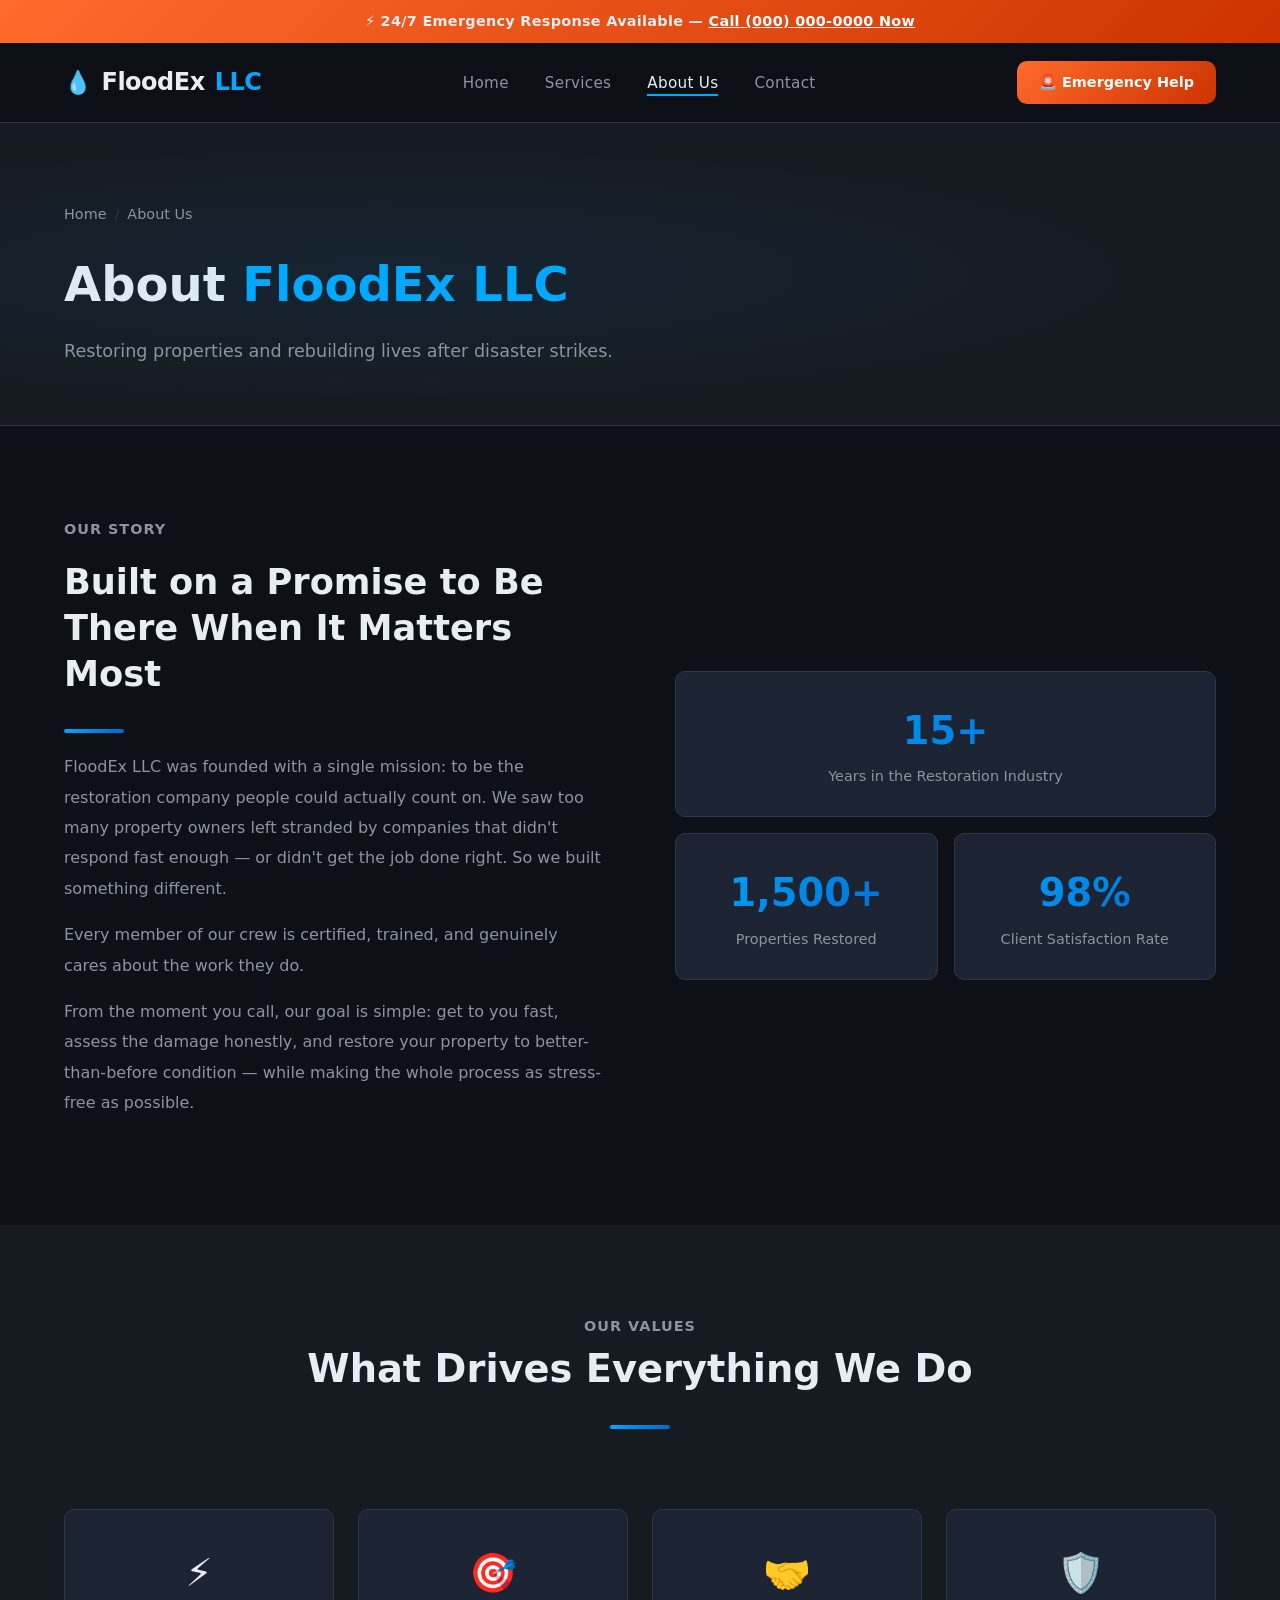
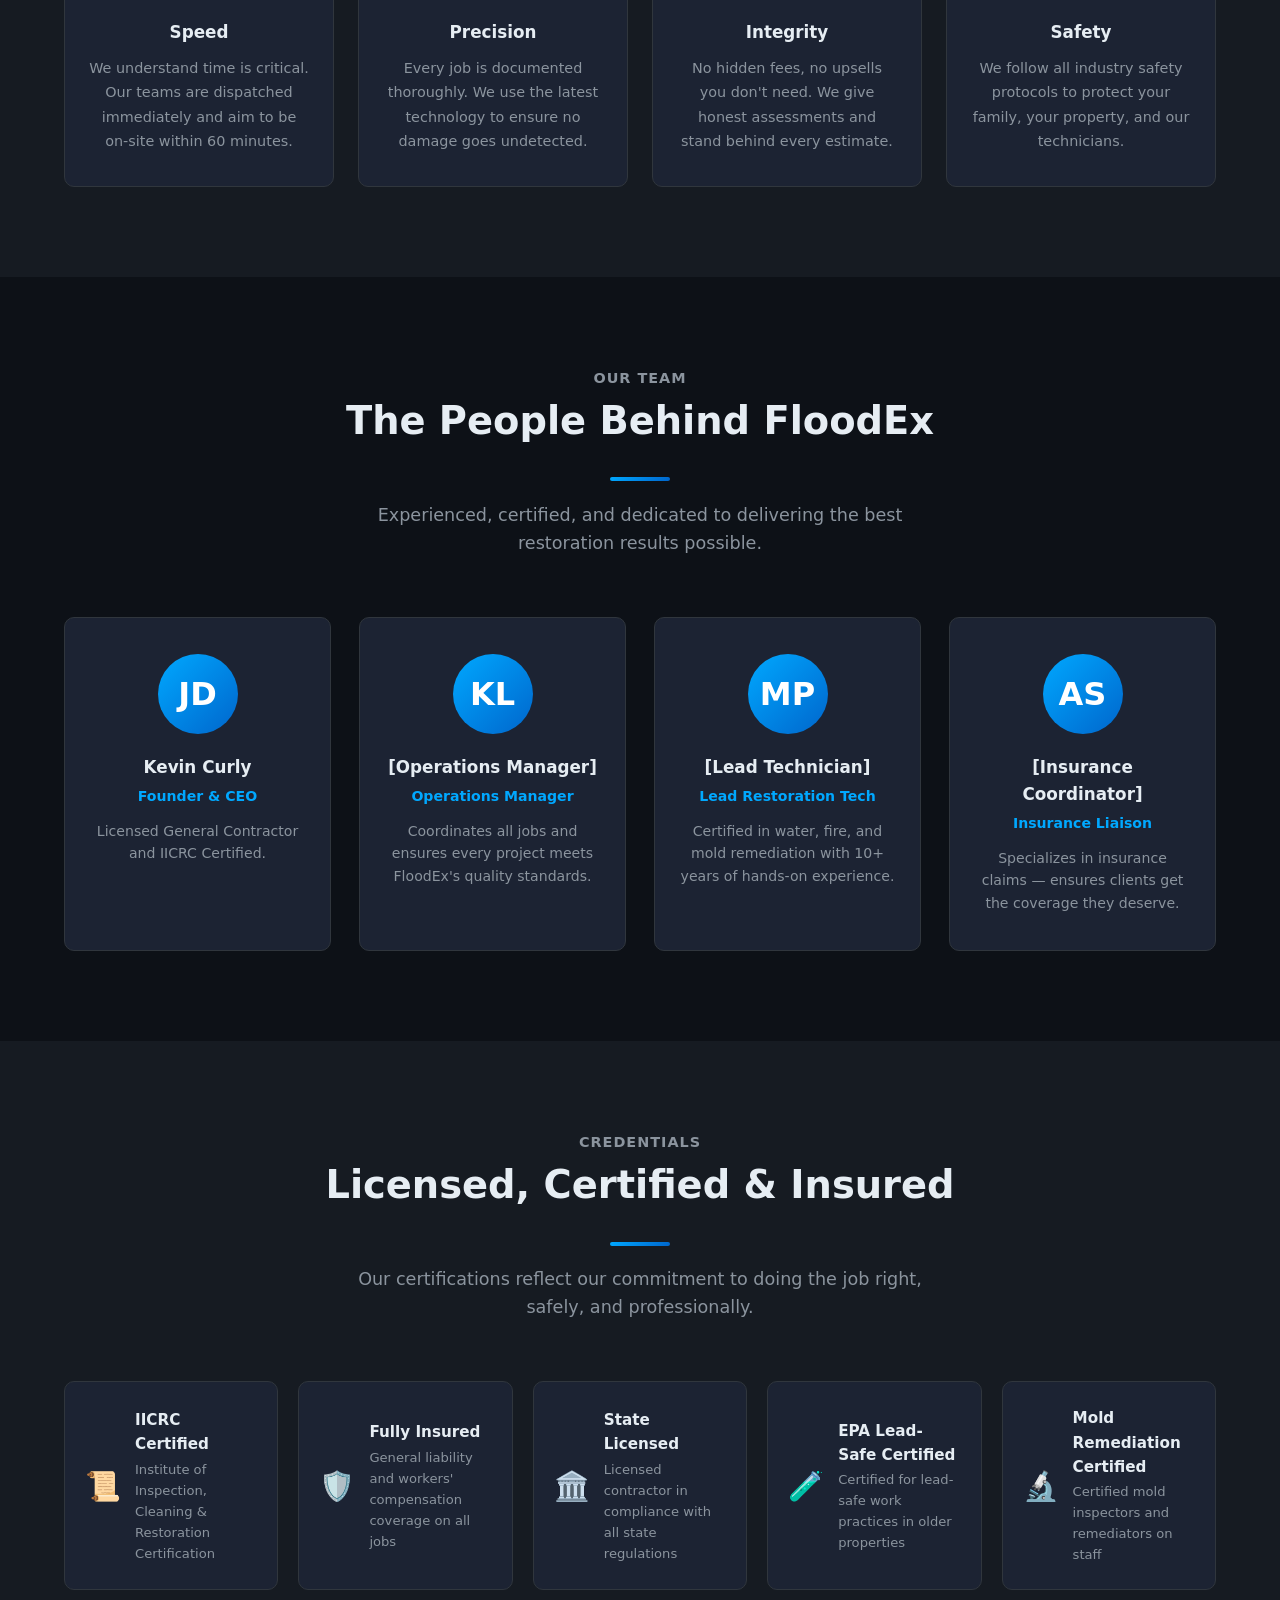
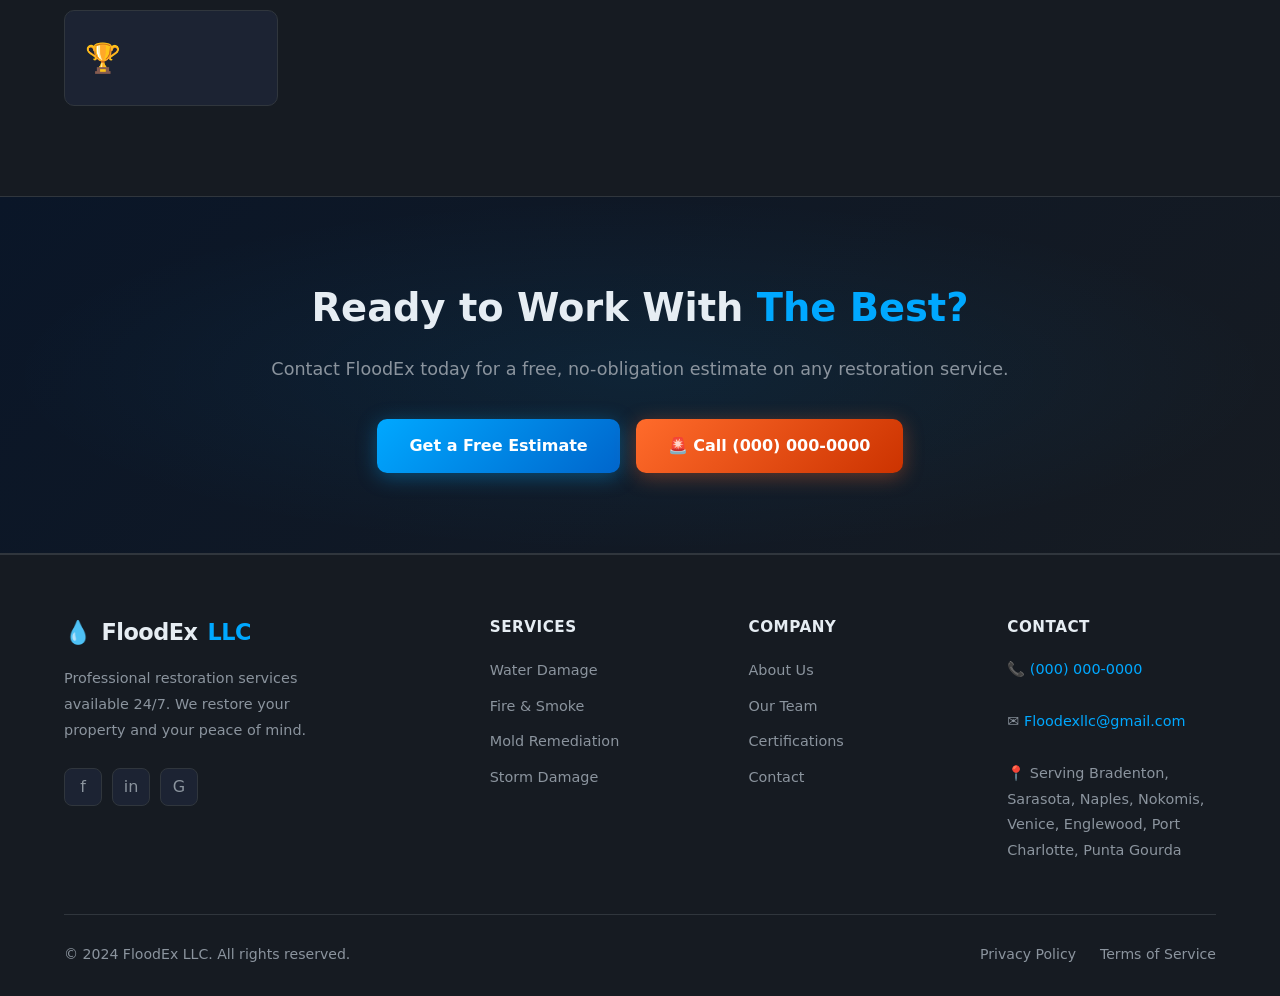
==== commit 1b02e3e8: "Add files via upload" ====
--- a/about.html
+++ b/about.html
@@ -44,7 +44,7 @@
         <span>About Us</span>
       </div>
       <h1>About <span class="accent">FloodEx LLC</span></h1>
-      <p>Over 15 years of restoring properties and rebuilding lives after disaster strikes.</p>
+      <p>Restoring properties and rebuilding lives after disaster strikes.</p>
     </div>
   </section>
 
@@ -63,8 +63,7 @@
             So we built something different.
           </p>
           <p>
-            Starting with a small team and a commitment to quality, we've grown into one of
-            the region's most trusted restoration companies. Every member of our crew is
+            Every member of our crew is
             certified, trained, and genuinely cares about the work they do.
           </p>
           <p>
@@ -136,9 +135,9 @@
       <div class="team-grid">
         <div class="team-card reveal">
           <div class="team-avatar">JD</div>
-          <h3>[Owner Name]</h3>
+          <h3>Kevin Curly</h3>
           <div class="role">Founder &amp; CEO</div>
-          <p>15+ years in property restoration. Licensed contractor and IICRC Master Restorer.</p>
+          <p>Licensed General Contractor and IICRC Certified.</p>
         </div>
         <div class="team-card reveal">
           <div class="team-avatar">KL</div>
@@ -210,8 +209,8 @@
         <div class="cert-badge reveal">
           <div class="cert-icon">🏆</div>
           <div>
-            <h4>BBB Accredited</h4>
-            <p>Better Business Bureau accredited with an A+ rating</p>
+            <h4></h4>
+            <p></p>
           </div>
         </div>
       </div>
@@ -266,8 +265,8 @@
           <h4>Contact</h4>
           <p>
             📞 <a href="tel:+10000000000">(000) 000-0000</a><br /><br />
-            ✉️ <a href="mailto:info@floodexllc.com">info@floodexllc.com</a><br /><br />
-            📍 [Your City, State ZIP]
+            ✉️ <a href="mailto:Floodexllc@gmail.com">Floodexllc@gmail.com</a><br /><br />
+            📍 Serving Bradenton, Sarasota, Naples, Nokomis, Venice, Englewood, Port Charlotte, Punta Gourda
           </p>
         </div>
       </div>
